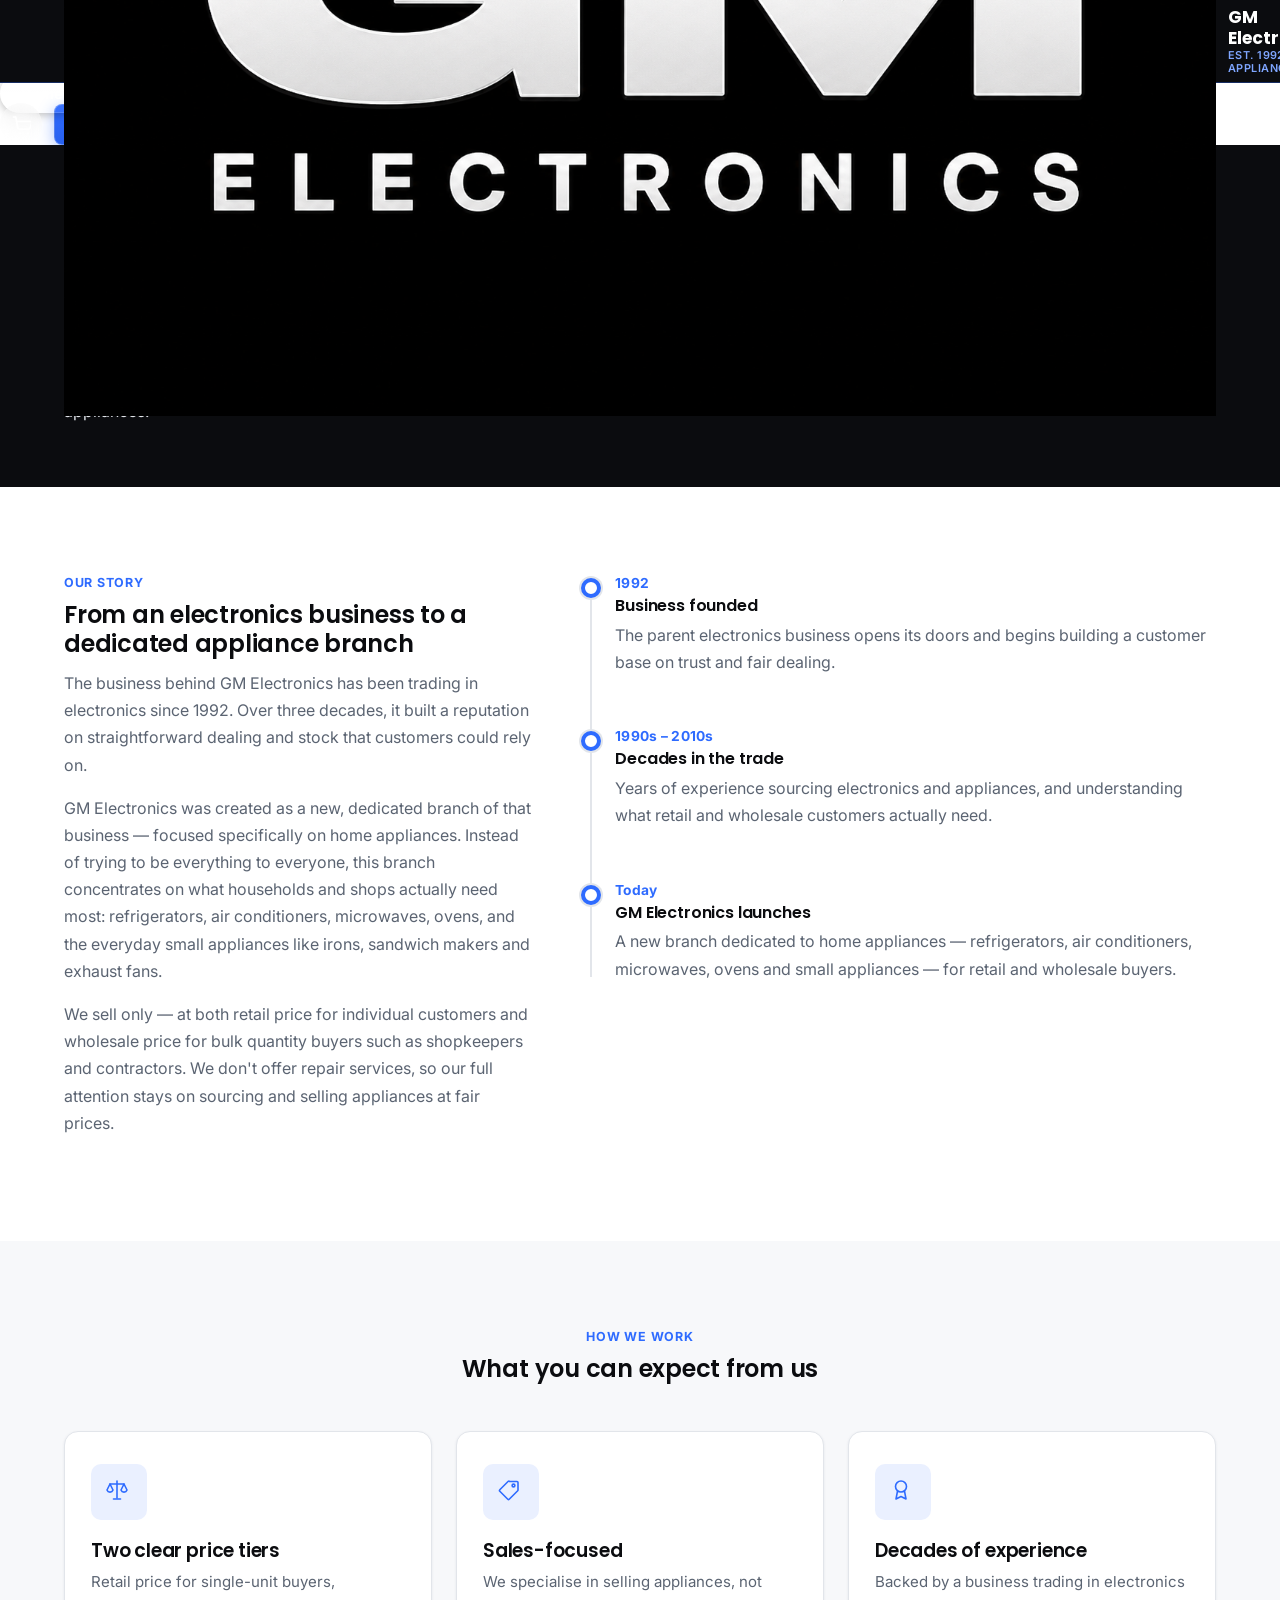
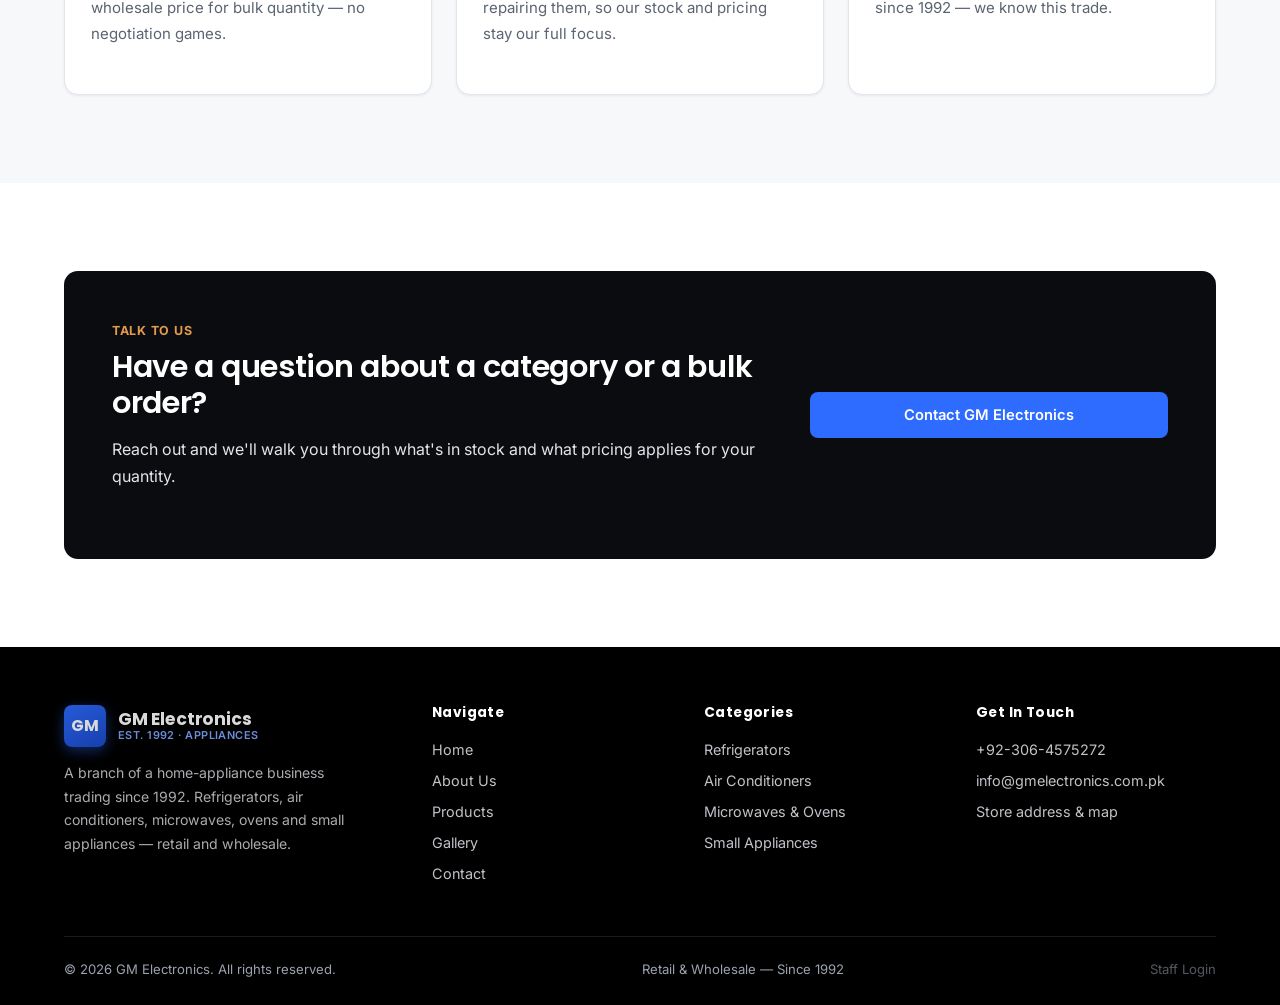
==== about.html @ b355cb88 "Update about.html" ====
<!DOCTYPE html>
<html lang="en">
<head>
<meta charset="UTF-8">
<meta name="viewport" content="width=device-width, initial-scale=1.0">
<title>About Us — GM Electronics</title>
<meta name="description" content="GM Electronics is a home-appliance branch of a business trading since 1992, offering refrigerators, ACs, ovens and small appliances at retail and wholesale prices.">
<link rel="icon" href="data:image/svg+xml,<svg xmlns=%22http://www.w3.org/2000/svg%22 viewBox=%220 0 24 24%22><rect width=%2224%22 height=%2224%22 rx=%224%22 fill=%22%2314213D%22/><text x=%2212%22 y=%2216%22 font-family=%22Arial%22 font-size=%2211%22 fill=%22%23E29A4C%22 text-anchor=%22middle%22 font-weight=%22bold%22>GM</text></svg>">
<link rel="preconnect" href="https://fonts.googleapis.com">
<link rel="preconnect" href="https://fonts.gstatic.com" crossorigin>
<link href="https://fonts.googleapis.com/css2?family=Inter:wght@400;500;600;700&family=Poppins:wght@600;700&display=swap" rel="stylesheet">
<link rel="stylesheet" href="css/style.css">
</head>
<body>
<svg style="display:none" aria-hidden="true">
  <defs>
    <g id="icon-fridge" stroke="currentColor" fill="none" stroke-width="1.6" stroke-linecap="round" stroke-linejoin="round">
      <rect x="5" y="2" width="14" height="20" rx="1.5"/>
      <line x1="5" y1="9" x2="19" y2="9"/>
      <line x1="8" y1="4.5" x2="8" y2="7"/>
      <line x1="8" y1="11.5" x2="8" y2="15"/>
    </g>
    <g id="icon-ac" stroke="currentColor" fill="none" stroke-width="1.6" stroke-linecap="round" stroke-linejoin="round">
      <rect x="2" y="6" width="20" height="8" rx="1.5"/>
      <line x1="5" y1="9" x2="15" y2="9"/>
      <line x1="5" y1="11.5" x2="15" y2="11.5"/>
      <path d="M18 9c1 0 1.6.6 1.6 1.4S19 11.8 18 11.8"/>
      <path d="M7 14l-1.5 6"/>
      <path d="M13 14l1 6"/>
    </g>
    <g id="icon-microwave" stroke="currentColor" fill="none" stroke-width="1.6" stroke-linecap="round" stroke-linejoin="round">
      <rect x="2" y="5" width="20" height="14" rx="1.5"/>
      <rect x="4.5" y="7.5" width="11" height="9" rx="1"/>
      <circle cx="19" cy="10" r="1"/>
      <line x1="17.3" y1="13.5" x2="20.7" y2="13.5"/>
      <line x1="17.3" y1="15.5" x2="20.7" y2="15.5"/>
    </g>
    <g id="icon-oven" stroke="currentColor" fill="none" stroke-width="1.6" stroke-linecap="round" stroke-linejoin="round">
      <rect x="3" y="3" width="18" height="18" rx="1.5"/>
      <line x1="3" y1="8" x2="21" y2="8"/>
      <rect x="6" y="11" width="12" height="7" rx="1"/>
      <circle cx="6.5" cy="5.5" r=".8" fill="currentColor" stroke="none"/>
      <circle cx="9.3" cy="5.5" r=".8" fill="currentColor" stroke="none"/>
    </g>
    <g id="icon-iron" stroke="currentColor" fill="none" stroke-width="1.6" stroke-linecap="round" stroke-linejoin="round">
      <path d="M4 18c0-4.5 2.7-9 8.5-9H17a3 3 0 0 1 3 3v1.5c0 2.5-2 4.5-4.5 4.5H6a2 2 0 0 1-2-2z"/>
      <line x1="8" y1="6.5" x2="8" y2="9.4"/>
      <line x1="4.5" y1="18" x2="19.5" y2="18"/>
    </g>
    <g id="icon-sandwich" stroke="currentColor" fill="none" stroke-width="1.6" stroke-linecap="round" stroke-linejoin="round">
      <rect x="3" y="10" width="18" height="7" rx="1.5"/>
      <path d="M5 10c0-2.5 1.5-4.5 3-4.5h8c1.5 0 3 2 3 4.5"/>
      <line x1="3" y1="17" x2="21" y2="17"/>
      <line x1="7" y1="19.5" x2="17" y2="19.5"/>
    </g>
    <g id="icon-fan" stroke="currentColor" fill="none" stroke-width="1.6" stroke-linecap="round" stroke-linejoin="round">
      <circle cx="12" cy="12" r="1.6"/>
      <path d="M12 10.4c-1-2-.6-5 1.8-6C16 3.5 18 5 17.6 7.3c-.3 1.7-2.6 2.6-4 2.9"/>
      <path d="M13.6 12c2 1 4 3.5 3 6-0.8 2.1-3.2 2.6-4.7.6-1-1.4-.6-3.9.1-5.2"/>
      <path d="M10.4 12c-2-1-4.6-.8-5.7 1.4-1 2 .1 4.3 2.5 4.3 1.8 0 3.2-2 3.6-3.4"/>
      <rect x="10.7" y="19.5" width="2.6" height="2.5" rx=".5"/>
    </g>
    <g id="icon-blender" stroke="currentColor" fill="none" stroke-width="1.6" stroke-linecap="round" stroke-linejoin="round">
      <path d="M8 3h8l-1.3 9.5H9.3z"/>
      <path d="M7 12.5h10l-.9 6.7a2 2 0 0 1-2 1.8H9.9a2 2 0 0 1-2-1.8z"/>
      <line x1="6" y1="7" x2="9" y2="7"/>
    </g>
    <g id="icon-kettle" stroke="currentColor" fill="none" stroke-width="1.6" stroke-linecap="round" stroke-linejoin="round">
      <path d="M5 11c0-3.5 3-6 7-6s7 2.5 7 6-3 7-7 7-7-3.5-7-7z"/>
      <path d="M17 9.5l3-1.3"/>
      <line x1="10.5" y1="18" x2="10.5" y2="20.5"/>
      <line x1="13.5" y1="18" x2="13.5" y2="20.5"/>
      <circle cx="12" cy="5" r=".9" fill="currentColor" stroke="none"/>
    </g>
    <g id="icon-check" stroke="currentColor" fill="none" stroke-width="1.8" stroke-linecap="round" stroke-linejoin="round">
      <polyline points="4,12.5 9,17.5 20,6"/>
    </g>
    <g id="icon-phone" stroke="currentColor" fill="none" stroke-width="1.6" stroke-linecap="round" stroke-linejoin="round">
      <path d="M6 3h3l1.5 4.5-2 1.7a13 13 0 0 0 6.3 6.3l1.7-2L21 15v3a2 2 0 0 1-2.2 2C10.5 19.5 4.5 13.5 4 5.2A2 2 0 0 1 6 3z"/>
    </g>
    <g id="icon-whatsapp" stroke="currentColor" fill="none" stroke-width="1.5" stroke-linecap="round" stroke-linejoin="round">
      <path d="M12 3a9 9 0 0 0-7.8 13.5L3 21l4.7-1.2A9 9 0 1 0 12 3z"/>
      <path d="M8.5 8.5c-.3 1 .1 2.3 1.4 3.8s2.6 2.1 3.7 1.8c.6-.2 1.1-.9 1.2-1.4l-1.8-1-0.7.9c-.7-.2-1.6-1-2-1.7l.8-.8-1-1.8c-.5.1-1.2.6-1.6 1.2z" fill="currentColor" stroke="none"/>
    </g>
    <g id="icon-mail" stroke="currentColor" fill="none" stroke-width="1.6" stroke-linecap="round" stroke-linejoin="round">
      <rect x="3" y="5.5" width="18" height="13" rx="1.5"/>
      <path d="M4 7l8 6 8-6"/>
    </g>
    <g id="icon-pin" stroke="currentColor" fill="none" stroke-width="1.6" stroke-linecap="round" stroke-linejoin="round">
      <path d="M12 21s-7-6.5-7-11.5A7 7 0 0 1 19 9.5C19 14.5 12 21 12 21z"/>
      <circle cx="12" cy="9.3" r="2.3"/>
    </g>
    <g id="icon-clock" stroke="currentColor" fill="none" stroke-width="1.6" stroke-linecap="round" stroke-linejoin="round">
      <circle cx="12" cy="12" r="9"/>
      <polyline points="12,7 12,12 16,14.5"/>
    </g>
    <g id="icon-truck" stroke="currentColor" fill="none" stroke-width="1.6" stroke-linecap="round" stroke-linejoin="round">
      <rect x="1.5" y="7" width="12" height="9" rx="1"/>
      <path d="M13.5 10h4l3 3v3h-7z"/>
      <circle cx="6" cy="18" r="1.7"/>
      <circle cx="17" cy="18" r="1.7"/>
    </g>
    <g id="icon-tag" stroke="currentColor" fill="none" stroke-width="1.6" stroke-linecap="round" stroke-linejoin="round">
      <path d="M12.5 3.5H20a1 1 0 0 1 1 1v7.5a1 1 0 0 1-.3.7l-8.5 8.5a1 1 0 0 1-1.4 0l-8-8a1 1 0 0 1 0-1.4l8.5-8.5a1 1 0 0 1 .7-.3z"/>
      <circle cx="16.5" cy="7.5" r="1.4"/>
    </g>
    <g id="icon-shield" stroke="currentColor" fill="none" stroke-width="1.6" stroke-linecap="round" stroke-linejoin="round">
      <path d="M12 3l7 3v6c0 4.5-3 7.7-7 9-4-1.3-7-4.5-7-9V6z"/>
      <polyline points="9,12 11,14 15,9.5"/>
    </g>
    <g id="icon-menu" stroke="currentColor" fill="none" stroke-width="1.8" stroke-linecap="round">
      <line x1="3.5" y1="6.5" x2="20.5" y2="6.5"/>
      <line x1="3.5" y1="12" x2="20.5" y2="12"/>
      <line x1="3.5" y1="17.5" x2="20.5" y2="17.5"/>
    </g>
    <g id="icon-close" stroke="currentColor" fill="none" stroke-width="1.8" stroke-linecap="round">
      <line x1="5" y1="5" x2="19" y2="19"/>
      <line x1="19" y1="5" x2="5" y2="19"/>
    </g>
    <g id="icon-arrow" stroke="currentColor" fill="none" stroke-width="1.8" stroke-linecap="round" stroke-linejoin="round">
      <line x1="4" y1="12" x2="19" y2="12"/>
      <polyline points="13,6 19,12 13,18"/>
    </g>
    <g id="icon-scale" stroke="currentColor" fill="none" stroke-width="1.6" stroke-linecap="round" stroke-linejoin="round">
      <line x1="12" y1="3" x2="12" y2="20"/>
      <line x1="5" y1="6" x2="19" y2="6"/>
      <path d="M5 6l-3 6a3.2 3.2 0 0 0 6 0z"/>
      <path d="M19 6l-3 6a3.2 3.2 0 0 0 6 0z"/>
      <line x1="8.5" y1="21" x2="15.5" y2="21"/>
    </g>
    <g id="icon-award" stroke="currentColor" fill="none" stroke-width="1.6" stroke-linecap="round" stroke-linejoin="round">
      <circle cx="12" cy="8.5" r="5.5"/>
      <path d="M8.5 13.2L7 21l5-2.5 5 2.5-1.5-7.8"/>
    </g>
    <g id="icon-users" stroke="currentColor" fill="none" stroke-width="1.6" stroke-linecap="round" stroke-linejoin="round">
      <circle cx="9" cy="8" r="3"/>
      <path d="M3.5 19c0-3.3 2.5-5.5 5.5-5.5s5.5 2.2 5.5 5.5"/>
      <circle cx="17" cy="8.5" r="2.3"/>
      <path d="M15.5 13.3c2.5.3 4.2 2.3 4.2 5.2"/>
    </g>
    <g id="icon-cart" stroke="currentColor" fill="none" stroke-width="1.6" stroke-linecap="round" stroke-linejoin="round">
      <circle cx="9" cy="20" r="1.4" fill="currentColor" stroke="none"/>
      <circle cx="17" cy="20" r="1.4" fill="currentColor" stroke="none"/>
      <path d="M2.5 3h2.3l1.8 10.5a2 2 0 0 0 2 1.7h8.6a2 2 0 0 0 2-1.6L21 7.5H6.2"/>
    </g>
    <g id="icon-plus" stroke="currentColor" fill="none" stroke-width="1.8" stroke-linecap="round" stroke-linejoin="round">
      <line x1="12" y1="5" x2="12" y2="19"/><line x1="5" y1="12" x2="19" y2="12"/>
    </g>
    <g id="icon-edit" stroke="currentColor" fill="none" stroke-width="1.6" stroke-linecap="round" stroke-linejoin="round">
      <path d="M4 20l.9-4L16.5 4.4a1.8 1.8 0 0 1 2.6 0l.5.5a1.8 1.8 0 0 1 0 2.6L8 19l-4 1z"/>
      <line x1="14.5" y1="6.5" x2="17.5" y2="9.5"/>
    </g>
    <g id="icon-trash" stroke="currentColor" fill="none" stroke-width="1.6" stroke-linecap="round" stroke-linejoin="round">
      <path d="M4 7h16"/><path d="M9 7V5a1 1 0 0 1 1-1h4a1 1 0 0 1 1 1v2"/>
      <path d="M6 7l1 13a1.5 1.5 0 0 0 1.5 1.4h7a1.5 1.5 0 0 0 1.5-1.4L18 7"/>
      <line x1="10" y1="11" x2="10" y2="17"/><line x1="14" y1="11" x2="14" y2="17"/>
    </g>
    <g id="icon-lock" stroke="currentColor" fill="none" stroke-width="1.6" stroke-linecap="round" stroke-linejoin="round">
      <rect x="5" y="10.5" width="14" height="9.5" rx="1.5"/>
      <path d="M7.5 10.5V7.5a4.5 4.5 0 0 1 9 0v3"/>
    </g>
    <g id="icon-upload" stroke="currentColor" fill="none" stroke-width="1.6" stroke-linecap="round" stroke-linejoin="round">
      <path d="M12 15V3"/><polyline points="7,8 12,3 17,8"/>
      <path d="M4 15v3a2 2 0 0 0 2 2h12a2 2 0 0 0 2-2v-3"/>
    </g>
    <g id="icon-logout" stroke="currentColor" fill="none" stroke-width="1.6" stroke-linecap="round" stroke-linejoin="round">
      <path d="M9 21H5a2 2 0 0 1-2-2V5a2 2 0 0 1 2-2h4"/>
      <polyline points="15,17 20,12 15,7"/><line x1="20" y1="12" x2="9" y2="12"/>
    </g>
    <g id="icon-image" stroke="currentColor" fill="none" stroke-width="1.6" stroke-linecap="round" stroke-linejoin="round">
      <rect x="3" y="4.5" width="18" height="15" rx="1.5"/><circle cx="8.5" cy="10" r="1.6"/>
      <path d="M3 16l5-5 4 4 3-3 6 6"/>
    </g>
  </defs>
</svg>

<header class="site-header">
  <div class="container">
    <a href="index.html" class="brand">
      <img src="images/logo.png" alt="GM Electronics" class="brand-logo">

      <span class="brand-text">
        <strong>GM Electronics</strong>
        <span>Est. 1992 · Appliances</span>
      </span>
    </a>
  </div>
</header>

      <button class="nav-toggle" aria-label="Toggle menu" aria-expanded="false">
        <svg><use href="#icon-menu"></use></svg>
      </button>

      <nav class="main-nav" aria-label="Primary">
        <ul>
          <li><a href="index.html" >Home</a></li>
          <li><a href="about.html" aria-current="page">About</a></li>
          <li><a href="products.html" >Products</a></li>
          <li><a href="gallery.html" >Gallery</a></li>
          <li><a href="contact.html" >Contact</a></li>
        </ul>
      </nav>

      <div class="header-actions">
        <a href="checkout.html" class="cart-link" aria-label="View cart">
          <svg><use href="#icon-cart"></use></svg>
          <span class="cart-count" id="cart-count">0</span>
        </a>
        <a class="btn btn-primary" href="https://wa.me/923064575272" target="_blank" rel="noopener">
          <svg><use href="#icon-whatsapp"></use></svg>
          <span class="btn-label">WhatsApp Us</span>
        </a>
      </div>
    </div>
  </header>

  <section class="page-hero">
    <div class="container">
      <div class="breadcrumb">Home / About</div>
      <h1>Three decades in electronics. A new branch built for appliances.</h1>
      <p>GM Electronics carries forward a business trading since 1992, focused today on refrigerators, air conditioners, microwaves, ovens and small appliances.</p>
    </div>
  </section>

  <section class="section">
    <div class="container">
      <div class="contact-grid">
        <div>
          <div class="eyebrow">Our Story</div>
          <h2>From an electronics business to a dedicated appliance branch</h2>
          <p>The business behind GM Electronics has been trading in electronics since 1992. Over three decades, it built a reputation on straightforward dealing and stock that customers could rely on.</p>
          <p>GM Electronics was created as a new, dedicated branch of that business — focused specifically on home appliances. Instead of trying to be everything to everyone, this branch concentrates on what households and shops actually need most: refrigerators, air conditioners, microwaves, ovens, and the everyday small appliances like irons, sandwich makers and exhaust fans.</p>
          <p>We sell only — at both retail price for individual customers and wholesale price for bulk quantity buyers such as shopkeepers and contractors. We don't offer repair services, so our full attention stays on sourcing and selling appliances at fair prices.</p>
        </div>
        <div>
          <div class="timeline">
            <div class="timeline-item">
              <div class="yr">1992</div>
              <h4>Business founded</h4>
              <p>The parent electronics business opens its doors and begins building a customer base on trust and fair dealing.</p>
            </div>
            <div class="timeline-item">
              <div class="yr">1990s – 2010s</div>
              <h4>Decades in the trade</h4>
              <p>Years of experience sourcing electronics and appliances, and understanding what retail and wholesale customers actually need.</p>
            </div>
            <div class="timeline-item">
              <div class="yr">Today</div>
              <h4>GM Electronics launches</h4>
              <p>A new branch dedicated to home appliances — refrigerators, air conditioners, microwaves, ovens and small appliances — for retail and wholesale buyers.</p>
            </div>
          </div>
        </div>
      </div>
    </div>
  </section>

  <section class="section section-steel">
    <div class="container">
      <div class="section-head center">
        <div class="eyebrow" style="justify-content:center;">How We Work</div>
        <h2>What you can expect from us</h2>
      </div>
      <div class="grid grid-3">
        <div class="cat-card">
          <div class="cat-icon"><svg><use href="#icon-scale"></use></svg></div>
          <h3>Two clear price tiers</h3>
          <p>Retail price for single-unit buyers, wholesale price for bulk quantity — no negotiation games.</p>
        </div>
        <div class="cat-card">
          <div class="cat-icon"><svg><use href="#icon-tag"></use></svg></div>
          <h3>Sales-focused</h3>
          <p>We specialise in selling appliances, not repairing them, so our stock and pricing stay our full focus.</p>
        </div>
        <div class="cat-card">
          <div class="cat-icon"><svg><use href="#icon-award"></use></svg></div>
          <h3>Decades of experience</h3>
          <p>Backed by a business trading in electronics since 1992 — we know this trade.</p>
        </div>
      </div>
    </div>
  </section>

  <section class="section">
    <div class="container">
      <div class="wholesale-banner">
        <div>
          <div class="eyebrow" style="color:#E29A4C;">Talk To Us</div>
          <h2>Have a question about a category or a bulk order?</h2>
          <p>Reach out and we'll walk you through what's in stock and what pricing applies for your quantity.</p>
        </div>
        <div>
          <a href="contact.html" class="btn btn-primary btn-block">Contact GM Electronics</a>
        </div>
      </div>
    </div>
  </section>

  <footer class="site-footer">
    <div class="container">
      <div class="footer-grid">
        <div class="footer-about">
          <a href="index.html" class="brand" style="margin-bottom:14px;">
            <span class="brand-mark">GM</span>
            <span class="brand-text">
              <strong style="color:#fff;">GM Electronics</strong>
              <span>Est. 1992 · Appliances</span>
            </span>
          </a>
          <p>A branch of a home-appliance business trading since 1992. Refrigerators, air conditioners, microwaves, ovens and small appliances — retail and wholesale.</p>
        </div>
        <div>
          <h4>Navigate</h4>
          <ul>
            <li><a href="index.html">Home</a></li>
            <li><a href="about.html">About Us</a></li>
            <li><a href="products.html">Products</a></li>
            <li><a href="gallery.html">Gallery</a></li>
            <li><a href="contact.html">Contact</a></li>
          </ul>
        </div>
        <div>
          <h4>Categories</h4>
          <ul>
            <li><a href="products.html#refrigerators">Refrigerators</a></li>
            <li><a href="products.html#air-conditioners">Air Conditioners</a></li>
            <li><a href="products.html#microwaves-ovens">Microwaves &amp; Ovens</a></li>
            <li><a href="products.html#small-appliances">Small Appliances</a></li>
          </ul>
        </div>
        <div>
          <h4>Get In Touch</h4>
          <ul>
            <li><a href="tel:+923064575272">+92-306-4575272</a></li>
            <li><a href="mailto:info@gmelectronics.com.pk">info@gmelectronics.com.pk</a></li>
            <li><a href="contact.html">Store address &amp; map</a></li>
          </ul>
        </div>
      </div>
      <div class="footer-bottom">
        <span>&copy; <span id="year">2026</span> GM Electronics. All rights reserved.</span>
        <span>Retail &amp; Wholesale — Since 1992</span>
        <span><a href="admin.html" class="staff-link">Staff Login</a></span>
      </div>
    </div>
  </footer>

  <script src="js/cart.js"></script>
  <script src="js/script.js"></script>

</body>
</html>
---- css/style.css ----
/* =========================================================
   GM ELECTRONICS — stylesheet
   Clean, professional retail identity: navy + white,
   confident typography, generous whitespace, minimal ornament.
   ========================================================= */

:root{
  --navy:        #0B0C0F;
  --navy-700:    #16181D;
  --navy-800:    #0E1013;
  --navy-900:    #000000;
  --blue:        #2E6BFF;
  --blue-light:  #EAF0FF;
  --blue-dark:   #1B4BCC;
  --sky:         #7FA6FF;
  --gray-50:     #F7F8FA;
  --gray-100:    #EEF0F3;
  --gray-200:    #E2E5EA;
  --gray-400:    #9AA3AF;
  --gray-600:    #5B6472;
  --ink:         #1B2430;
  --white:       #FFFFFF;
  --green:       #2E7D4F;
  --green-bg:    #E9F6EE;

  --font-display: 'Poppins', 'Inter', sans-serif;
  --font-body: 'Inter', sans-serif;

  --radius: 8px;
  --radius-lg: 14px;
  --container: 1200px;

  --shadow-sm: 0 1px 3px rgba(12,44,78,.08);
  --shadow-card: 0 6px 24px rgba(12,44,78,.08);
  --shadow-lift: 0 14px 34px rgba(12,44,78,.14);
}

*, *::before, *::after{ box-sizing: border-box; }
html{ scroll-behavior: smooth; }
body{
  margin:0;
  font-family: var(--font-body);
  color: var(--ink);
  background: var(--white);
  -webkit-font-smoothing: antialiased;
  font-size: 16px;
}
img{ max-width:100%; display:block; }
a{ color:inherit; text-decoration:none; }
ul{ list-style:none; margin:0; padding:0; }
h1,h2,h3,h4{
  font-family: var(--font-display);
  font-weight: 600;
  line-height: 1.18;
  margin: 0 0 .5em;
  color: var(--navy);
  letter-spacing: -0.01em;
}
h1{ font-weight: 700; }
p{ line-height: 1.7; margin: 0 0 1em; color: var(--gray-600); }
.container{ max-width: var(--container); margin: 0 auto; padding: 0 24px; }

a:focus-visible, button:focus-visible, input:focus-visible, textarea:focus-visible, select:focus-visible{
  outline: 3px solid var(--blue);
  outline-offset: 2px;
}

@media (prefers-reduced-motion: reduce){
  *{ animation-duration: .001ms !important; animation-iteration-count: 1 !important; transition-duration: .001ms !important; scroll-behavior: auto !important; }
}

/* ============== EYEBROW / LABEL ============== */
.eyebrow{
  font-family: var(--font-body);
  font-size: .78rem;
  font-weight: 700;
  letter-spacing: .06em;
  text-transform: uppercase;
  color: var(--blue);
  display:flex;
  align-items:center;
  gap:.6em;
  margin-bottom: .9em;
}
.section-navy .eyebrow{ color: var(--sky); }

/* ============== "PLATE" — now a plain elevated card ============== */
.plate{
  position: relative;
  background: var(--white);
  border: 1px solid var(--gray-200);
  border-radius: var(--radius-lg);
  box-shadow: var(--shadow-card);
  padding: 26px 24px;
}
.plate::before, .plate::after, .plate .rivet-bl, .plate .rivet-br{ display:none; }
.plate-dark{
  background: var(--navy-700);
  border-color: var(--navy-800);
  color: var(--gray-200);
}
.plate-dark h1, .plate-dark h2, .plate-dark h3{ color: var(--white); }
.plate-label{
  font-size: .74rem;
  font-weight: 600;
  letter-spacing: .04em;
  text-transform: uppercase;
  color: var(--gray-400);
  margin-bottom: 6px;
}
.plate-dark .plate-label{ color: var(--sky); }
.plate-value{
  font-family: var(--font-display);
  font-weight: 700;
  font-size: 1.5rem;
  color: var(--navy);
}
.plate-dark .plate-value{ color: var(--white); }
.plate-value small{ display:block; font-family: var(--font-body); font-weight: 500; font-size:.68rem; letter-spacing:.03em; text-transform:uppercase; color: var(--gray-400); margin-top:3px; }
.plate-dark .plate-value small{ color: var(--gray-200); opacity:.8; }

/* ============== BUTTONS ============== */
.btn{
  display:inline-flex;
  align-items:center;
  gap:.55em;
  font-family: var(--font-body);
  font-weight: 600;
  font-size: .92rem;
  padding: 13px 26px;
  border-radius: var(--radius);
  border: 1.5px solid transparent;
  cursor:pointer;
  transition: transform .15s ease, background .2s ease, color .2s ease, border-color .2s ease, box-shadow .2s ease;
}
.btn svg{ width:17px; height:17px; }
.btn-primary{ background: var(--blue); color: var(--white); }
.btn-primary:hover{ background: var(--blue-dark); box-shadow: var(--shadow-lift); }
.btn-outline{
  background: rgba(255,255,255,.08);
  border-color: rgba(255,255,255,.35);
  color: var(--white);
  backdrop-filter: blur(8px);
  -webkit-backdrop-filter: blur(8px);
  box-shadow: inset 0 1px 0 rgba(255,255,255,.2);
}
.btn-outline:hover{ background: rgba(46,107,255,.22); border-color: var(--sky); box-shadow: inset 0 1px 0 rgba(255,255,255,.25), 0 0 16px rgba(46,107,255,.35); }
.btn-navy{ background: var(--navy); color: var(--white); }
.btn-navy:hover{ background: var(--navy-700); box-shadow: var(--shadow-lift); }
.btn-ghost{ background: transparent; border-color: var(--navy); color: var(--navy); }
.btn-ghost:hover{ background: var(--navy); color: var(--white); }
.btn-block{ width:100%; justify-content:center; }

/* ============== HEADER / NAV ============== */
.site-header{
  position: sticky; top:0; z-index: 100;
  background: var(--navy);
  border-bottom: 1px solid rgba(46,107,255,.35);
}
.site-header .container{
  display:flex; align-items:center; justify-content:space-between;
  height: 82px;
}
.brand{ display:flex; align-items:center; gap:12px; color:var(--white); }
.brand-mark{
  width: 42px; height:42px;
  background: linear-gradient(150deg, var(--blue), var(--blue-dark));
  border-radius: 8px;
  display:flex; align-items:center; justify-content:center;
  font-family: var(--font-display);
  font-weight:700;
  color: var(--white);
  font-size: 1rem;
  flex-shrink:0;
  box-shadow: 0 4px 14px rgba(46,107,255,.45);
}
.brand-text{ display:flex; flex-direction:column; line-height:1.2; }
.brand-text strong{ font-family: var(--font-display); font-weight:700; letter-spacing:-0.01em; font-size:1.08rem; color: var(--white); }
.brand-text span{ font-family: var(--font-body); font-size:.68rem; font-weight:600; letter-spacing:.04em; color: var(--sky); text-transform:uppercase; }

.nav-toggle{
  display:none;
  background:none; border:none; cursor:pointer; padding:8px;
  color: var(--white);
}
.nav-toggle svg{ width:26px; height:26px; }

/* "Crystal" nav buttons — frosted glass pills with a blue glow on hover/active */
.main-nav ul{ display:flex; gap: 10px; }
.main-nav a{
  position: relative;
  font-family: var(--font-body);
  font-size: .88rem;
  font-weight: 600;
  color: var(--white);
  padding: 10px 20px;
  border-radius: 999px;
  background: rgba(255,255,255,.06);
  border: 1px solid rgba(255,255,255,.14);
  backdrop-filter: blur(10px);
  -webkit-backdrop-filter: blur(10px);
  box-shadow: inset 0 1px 0 rgba(255,255,255,.18), 0 2px 8px rgba(0,0,0,.25);
  overflow: hidden;
  transition: background .2s ease, border-color .2s ease, box-shadow .2s ease, transform .2s ease;
}
.main-nav a::before{
  content:"";
  position:absolute; inset:0 0 55% 0;
  background: linear-gradient(180deg, rgba(255,255,255,.22), rgba(255,255,255,0));
  pointer-events:none;
}
.main-nav a:hover{
  background: rgba(46,107,255,.22);
  border-color: rgba(127,166,255,.55);
  box-shadow: inset 0 1px 0 rgba(255,255,255,.22), 0 0 18px rgba(46,107,255,.35);
  transform: translateY(-1px);
}
.main-nav a[aria-current="page"]{
  background: linear-gradient(150deg, var(--blue), var(--blue-dark));
  border-color: rgba(127,166,255,.7);
  box-shadow: inset 0 1px 0 rgba(255,255,255,.3), 0 0 20px rgba(46,107,255,.55);
}

.header-actions{ display:flex; align-items:center; gap: 12px; }
.header-actions .btn{ padding: 11px 20px; font-size:.88rem; }
.header-actions .btn-primary{
  background: linear-gradient(150deg, var(--blue), var(--blue-dark));
  border: 1px solid rgba(127,166,255,.6);
  box-shadow: 0 4px 16px rgba(46,107,255,.4);
}

@media (max-width: 900px){
  .nav-toggle{ display:block; }
  .main-nav{
    position:absolute; top:82px; left:0; right:0;
    background: rgba(11,12,15,.92);
    backdrop-filter: blur(14px);
    -webkit-backdrop-filter: blur(14px);
    border-bottom: 1px solid rgba(46,107,255,.35);
    box-shadow: var(--shadow-card);
    max-height:0; overflow:hidden;
    transition: max-height .25s ease;
  }
  .main-nav.open{ max-height: 420px; }
  .main-nav ul{ flex-direction:column; padding: 14px 24px 22px; gap:10px; }
  .main-nav a{ padding: 12px 18px; display:block; }
  .header-actions .btn-label{ display:none; }
}

/* ============== HERO ============== */
.hero{
  background: linear-gradient(155deg, var(--navy-900) 0%, var(--navy) 55%, var(--navy-700) 100%);
  position:relative;
  overflow:hidden;
  padding: 88px 0 100px;
}
.hero .container{ position:relative; display:grid; grid-template-columns: 1.1fr .9fr; gap: 56px; align-items:center; }
.hero h1{ color:#fff; font-size: clamp(2.3rem, 4.2vw, 3.3rem); margin-bottom:.4em; font-weight:700; }
.hero h1 em{ font-style:normal; color: var(--sky); }
.hero p.lead{ color: var(--gray-200); font-size: 1.08rem; max-width: 46ch; }
.hero-ctas{ display:flex; gap:14px; margin-top: 30px; flex-wrap:wrap; }
.hero-plate-grid{ display:grid; grid-template-columns: 1fr 1fr; gap:16px; }
.hero-plate-grid .plate{ text-align:center; background: rgba(255,255,255,.04); border-color: rgba(255,255,255,.14); box-shadow:none; backdrop-filter: blur(2px); }
.hero-plate-grid .plate-label{ color: var(--gray-200); opacity:.75; }
.hero-plate-grid .plate-value{ color:#fff; font-size:1.7rem; }
.hero-plate-grid .plate-value small{ color: var(--gray-200); opacity:.7; }

@media (max-width: 860px){
  .hero .container{ grid-template-columns: 1fr; }
}

/* ============== SECTIONS ============== */
.section{ padding: 88px 0; }
.section-tight{ padding: 56px 0; }
.section-navy{ background: var(--navy); color: var(--gray-200); }
.section-navy h2{ color:#fff; }
.section-navy p{ color: var(--gray-200); }
.section-steel{ background: var(--gray-50); }
.section-head{ max-width: 640px; margin-bottom: 48px; }
.section-head.center{ margin-left:auto; margin-right:auto; text-align:center; }

/* ============== TRUST BAR ============== */
.trust-bar{ background: var(--white); border-top:1px solid var(--gray-200); border-bottom:1px solid var(--gray-200); }
.trust-bar .container{ display:grid; grid-template-columns: repeat(4,1fr); gap: 0; }
.trust-item{ padding: 30px 20px; text-align:center; border-left:1px solid var(--gray-200); }
.trust-item:first-child{ border-left:none; }
.trust-item .plate-value{ font-size:1.7rem; }
.trust-item .plate-label{ margin-top:6px; }
@media (max-width: 760px){
  .trust-bar .container{ grid-template-columns: 1fr 1fr; }
  .trust-item{ border-left:none; border-top:1px solid var(--gray-200); }
  .trust-item:nth-child(1), .trust-item:nth-child(2){ border-top:none; }
}

/* ============== CATEGORY / PRODUCT CARDS ============== */
.grid{ display:grid; gap: 24px; }
.grid-3{ grid-template-columns: repeat(3, 1fr); }
.grid-4{ grid-template-columns: repeat(4, 1fr); }
@media (max-width: 960px){ .grid-3, .grid-4{ grid-template-columns: repeat(2,1fr); } }
@media (max-width: 600px){ .grid-3, .grid-4{ grid-template-columns: 1fr; } }

.cat-card{
  background: var(--white);
  border: 1px solid var(--gray-200);
  border-radius: var(--radius-lg);
  padding: 32px 26px;
  box-shadow: var(--shadow-sm);
  transition: transform .2s ease, box-shadow .2s ease, border-color .2s ease;
  position:relative;
}
.cat-card:hover{ transform: translateY(-4px); box-shadow: var(--shadow-lift); border-color: var(--gray-200); }
.cat-icon{
  width: 56px; height:56px;
  border-radius: 10px;
  background: var(--blue-light);
  color: var(--blue);
  display:flex; align-items:center; justify-content:center;
  margin-bottom: 20px;
}
.cat-icon svg{ width:28px; height:28px; }
.cat-card h3{ font-size: 1.18rem; margin-bottom:.35em; }
.cat-card p{ font-size:.94rem; margin-bottom: 16px; }
.cat-tags{ display:flex; gap:8px; flex-wrap:wrap; margin-bottom: 18px; }
.tag{
  font-size:.72rem;
  font-weight:600;
  letter-spacing:.02em;
  padding: 5px 11px;
  border-radius: 20px;
  background: var(--gray-100);
  color: var(--gray-600);
}
.tag-amber{ background: var(--blue-light); color: var(--blue-dark); }
.cat-card .card-link{
  font-size:.88rem; font-weight:600;
  color: var(--navy); display:inline-flex; align-items:center; gap:6px;
}
.cat-card .card-link svg{ width:15px; height:15px; transition: transform .2s ease; }
.cat-card:hover .card-link svg{ transform: translateX(4px); }

/* ============== FEATURE LIST ============== */
.feature-list{ display:grid; grid-template-columns: repeat(2,1fr); gap: 30px 44px; }
@media (max-width:760px){ .feature-list{ grid-template-columns: 1fr; } }
.feature{ display:flex; gap:18px; }
.feature-icon{
  width:44px; height:44px; flex-shrink:0;
  border-radius:10px;
  background: var(--blue-light);
  color: var(--blue);
  display:flex; align-items:center; justify-content:center;
}
.feature-icon svg{ width:23px; height:23px; }
.feature h4{ font-size:1.05rem; margin-bottom:.3em; }
.feature p{ font-size:.94rem; margin:0; }

/* ============== PRICING / WHOLESALE STRIP ============== */
.wholesale-banner{
  background: var(--navy);
  border-radius: var(--radius-lg);
  padding: 52px 48px;
  display:grid; grid-template-columns: 1.3fr .7fr; gap: 32px; align-items:center;
}
.wholesale-banner h2{ color:#fff; font-size:1.9rem; }
.wholesale-banner p{ color: var(--gray-200); }
@media (max-width:820px){ .wholesale-banner{ grid-template-columns:1fr; padding: 40px 28px; } }

/* ============== TIMELINE (about) ============== */
.timeline{ position:relative; padding-left: 34px; }
.timeline::before{ content:""; position:absolute; left:9px; top:6px; bottom:6px; width:2px; background: var(--gray-200); }
.timeline-item{ position:relative; padding-bottom: 36px; }
.timeline-item:last-child{ padding-bottom:0; }
.timeline-item::before{
  content:""; position:absolute; left:-34px; top:3px;
  width:20px; height:20px; border-radius:50%;
  background: var(--white); border: 4px solid var(--blue);
  box-shadow: 0 0 0 2px var(--gray-200);
}
.timeline-item .yr{ font-weight:700; color: var(--blue); font-size:.86rem; letter-spacing:.02em; }
.timeline-item h4{ margin: 6px 0 6px; }

/* ============== GALLERY ============== */
.gallery-filter{ display:flex; gap:10px; flex-wrap:wrap; margin-bottom: 36px; }
.filter-btn{
  font-family: var(--font-body); font-size:.85rem; font-weight:600;
  padding: 10px 18px; border-radius: 20px; border:1px solid var(--gray-200);
  background: var(--white); cursor:pointer; transition: all .2s ease; color: var(--gray-600);
}
.filter-btn:hover{ border-color: var(--blue); color: var(--navy); }
.filter-btn.active{ background: var(--navy); color:#fff; border-color: var(--navy); }

.gallery-grid{ display:grid; grid-template-columns: repeat(3, 1fr); gap: 22px; }
@media (max-width:860px){ .gallery-grid{ grid-template-columns: repeat(2,1fr); } }
@media (max-width:560px){ .gallery-grid{ grid-template-columns: 1fr; } }
.gallery-tile{
  background: var(--white);
  border:1px solid var(--gray-200);
  border-radius: var(--radius-lg);
  padding: 34px 22px;
  text-align:center;
  cursor:pointer;
  transition: transform .2s ease, box-shadow .2s ease;
}
.gallery-tile:hover{ transform: translateY(-3px); box-shadow: var(--shadow-card); }
.gallery-tile .cat-icon{ margin: 0 auto 16px; background: var(--navy); color:#fff; }
.gallery-tile figcaption{ font-size:.76rem; font-weight:600; text-transform:uppercase; letter-spacing:.03em; color: var(--gray-400); }
.gallery-tile h4{ font-size: 1.02rem; margin:.15em 0 .4em; }

.lightbox{
  position: fixed; inset:0; background: rgba(10,26,49,.86);
  display:none; align-items:center; justify-content:center; z-index: 200; padding: 24px;
}
.lightbox.open{ display:flex; }
.lightbox-inner{ background:#fff; border-radius: var(--radius-lg); max-width: 480px; width:100%; padding: 42px; text-align:center; position:relative; }
.lightbox-close{ position:absolute; top:16px; right:16px; background:none; border:none; cursor:pointer; color: var(--gray-400); }
.lightbox-close svg{ width:22px; height:22px; }
.lightbox .cat-icon{ margin: 0 auto 18px; width:70px; height:70px; background: var(--navy); color:#fff; }
.lightbox .cat-icon svg{ width:36px; height:36px; }

/* ============== PRODUCTS LIST ============== */
.product-section{ margin-bottom: 62px; }
.product-section-head{ display:flex; align-items:baseline; justify-content:space-between; gap:16px; margin-bottom: 24px; border-bottom: 2px solid var(--navy); padding-bottom: 14px; flex-wrap:wrap;}
.product-section-head h2{ margin:0; font-size:1.5rem; }
.product-items{ display:grid; grid-template-columns: repeat(3,1fr); gap: 16px; }
@media (max-width:860px){ .product-items{ grid-template-columns: repeat(2,1fr);} }
@media (max-width:560px){ .product-items{ grid-template-columns: 1fr;} }
.product-item{
  background:#fff; border:1px solid var(--gray-200); border-radius: var(--radius);
  padding: 18px 18px; display:flex; align-items:center; gap: 14px;
  transition: box-shadow .2s ease, border-color .2s ease;
}
.product-item:hover{ box-shadow: var(--shadow-sm); border-color: var(--gray-200); }
.product-item .cat-icon{ width:42px;height:42px; margin:0; flex-shrink:0; }
.product-item .cat-icon svg{ width:21px;height:21px; }
.product-item-name{ font-weight:600; font-size:.94rem; color:var(--navy); }
.product-item-note{ font-size:.76rem; color: var(--gray-400); margin-top:1px; }

.pricing-note{
  display:flex; gap:16px; align-items:flex-start;
  background: var(--blue-light);
  border-radius: var(--radius);
  padding: 20px 22px;
  margin-bottom: 44px;
}
.pricing-note svg{ width:26px; height:26px; color: var(--blue); flex-shrink:0; }
.pricing-note strong{ color: var(--navy); }

/* ============== CONTACT ============== */
.contact-grid{ display:grid; grid-template-columns: .85fr 1.15fr; gap: 48px; }
@media (max-width:900px){ .contact-grid{ grid-template-columns:1fr; } }
.contact-card{ display:flex; gap:16px; align-items:flex-start; margin-bottom: 24px; }
.contact-card .feature-icon{ background: var(--gray-100); color: var(--navy); }
.contact-card h4{ margin-bottom:.25em; }
.contact-card a{ color: var(--blue); font-weight:500; }
.contact-card a:hover{ text-decoration: underline; }

.hours-table{ width:100%; border-collapse: collapse; font-size:.92rem; }
.hours-table td{ padding: 9px 0; border-bottom: 1px solid var(--gray-200); color: var(--gray-600); }
.hours-table td:last-child{ text-align:right; font-weight:600; color: var(--navy); }

.form-field{ margin-bottom: 18px; }
.form-field label{ display:block; font-size:.82rem; font-weight:600; color: var(--navy); margin-bottom:7px; }
.form-field input, .form-field select, .form-field textarea{
  width:100%; padding: 12px 14px; border: 1.5px solid var(--gray-200); border-radius: var(--radius);
  font-family: var(--font-body); font-size: .95rem; background:#fff; color: var(--ink);
}
.form-field input:focus, .form-field select:focus, .form-field textarea:focus{ border-color: var(--blue); }
.form-row{ display:grid; grid-template-columns: 1fr 1fr; gap: 16px; }
@media (max-width:560px){ .form-row{ grid-template-columns:1fr; } }
.form-status{ margin-top: 14px; font-size:.86rem; display:none; padding:13px 15px; border-radius: var(--radius); }
.form-status.show{ display:block; }
.form-status.ok{ background: var(--green-bg); color: var(--green); }

.map-wrap{ border-radius: var(--radius-lg); overflow:hidden; border:1px solid var(--gray-200); margin-top: 28px; }
.map-wrap iframe{ width:100%; height: 280px; border:0; display:block; }

/* ============== FOOTER ============== */
.site-footer{ background: var(--navy-900); color: var(--gray-200); padding: 58px 0 28px; }
.footer-grid{ display:grid; grid-template-columns: 1.4fr 1fr 1fr 1fr; gap: 32px; margin-bottom: 42px; }
@media (max-width:820px){ .footer-grid{ grid-template-columns: 1fr 1fr; } }
@media (max-width:560px){ .footer-grid{ grid-template-columns: 1fr; } }
.footer-grid h4{ color:#fff; font-size:.86rem; font-weight:700; letter-spacing:.03em; margin-bottom: 18px; }
.footer-grid li{ margin-bottom: 11px; }
.footer-grid a{ color: var(--gray-200); font-size:.9rem; opacity:.85; }
.footer-grid a:hover{ color: var(--sky); opacity:1; }
.footer-about p{ color: var(--gray-200); opacity:.75; font-size:.88rem; max-width: 34ch; }
.footer-bottom{
  border-top: 1px solid rgba(255,255,255,.1);
  padding-top: 24px;
  display:flex; justify-content:space-between; align-items:center; flex-wrap:wrap; gap:10px;
  font-size:.82rem; color: var(--gray-400);
}

/* ============== PAGE HEADER (inner pages) ============== */
.page-hero{
  background: var(--navy);
  padding: 58px 0 62px;
  position:relative;
}
.page-hero h1{ color:#fff; font-size: clamp(2rem, 4vw, 2.6rem); margin-bottom:.25em; font-weight:700; }
.page-hero p{ color: var(--gray-200); max-width: 56ch; margin:0; }
.breadcrumb{ font-size:.82rem; font-weight:600; color: var(--sky); margin-bottom: 16px; }

/* ============== CART ICON / BADGE (header) ============== */
.cart-link{
  position: relative;
  display:flex; align-items:center; justify-content:center;
  width: 42px; height:42px;
  border-radius: 999px;
  background: rgba(255,255,255,.06);
  border: 1px solid rgba(255,255,255,.14);
  backdrop-filter: blur(10px);
  -webkit-backdrop-filter: blur(10px);
  color: var(--white);
  transition: background .2s ease, border-color .2s ease, transform .2s ease;
}
.cart-link svg{ width:20px; height:20px; }
.cart-link:hover{ background: rgba(46,107,255,.22); border-color: rgba(127,166,255,.55); transform: translateY(-1px); }
.cart-count{
  position:absolute; top:-6px; right:-6px;
  min-width:18px; height:18px; padding:0 4px;
  border-radius: 999px;
  background: var(--blue);
  color:#fff;
  font-family: var(--font-body); font-size:.66rem; font-weight:700;
  display:flex; align-items:center; justify-content:center;
  box-shadow: 0 0 0 2px var(--navy);
}

/* ============== PRODUCT CARDS (products.html, dynamic) ============== */
.product-cards-grid{ display:grid; grid-template-columns: repeat(3, 1fr); gap: 22px; margin-bottom: 48px; }
@media (max-width:900px){ .product-cards-grid{ grid-template-columns: repeat(2,1fr); } }
@media (max-width:600px){ .product-cards-grid{ grid-template-columns: 1fr; } }

.product-card{
  background: var(--white);
  border: 1px solid var(--gray-200);
  border-radius: var(--radius-lg);
  overflow: hidden;
  box-shadow: var(--shadow-sm);
  display:flex; flex-direction:column;
  transition: transform .2s ease, box-shadow .2s ease;
}
.product-card:hover{ transform: translateY(-3px); box-shadow: var(--shadow-card); }
.product-card-img{ aspect-ratio: 4/3; background: var(--gray-50); overflow:hidden; }
.product-card-img img{ width:100%; height:100%; object-fit: cover; }
.product-card-noimg{
  width:100%; height:100%;
  display:flex; align-items:center; justify-content:center;
  color: var(--gray-400);
  background: var(--gray-50);
}
.product-card-noimg svg{ width:34px; height:34px; }
.product-card-body{ padding: 18px 18px 20px; display:flex; flex-direction:column; gap:6px; flex:1; }
.product-card-body h3{ font-size:1.02rem; margin:0; color: var(--ink); text-transform:none; letter-spacing:0; }
.product-card-desc{ font-size:.84rem; color: var(--gray-600); margin:0 0 4px; display:-webkit-box; -webkit-line-clamp:2; -webkit-box-orient:vertical; overflow:hidden; }
.product-card-price{ font-family: var(--font-display); font-weight:700; font-size:1.2rem; color: var(--blue); margin-top:auto; }
.product-card-wholesale{ font-size:.76rem; color: var(--gray-600); margin-bottom:8px; }
.add-to-cart-btn{ margin-top:6px; }

.empty-category{
  text-align:center;
  padding: 40px 20px;
  background: var(--gray-50);
  border: 1px dashed var(--gray-200);
  border-radius: var(--radius-lg);
  margin-bottom: 48px;
}
.empty-category .cat-icon{ margin: 0 auto 14px; }
.empty-category p{ margin:0; max-width: 46ch; margin-left:auto; margin-right:auto; }

.setup-notice{
  text-align:center; padding: 60px 20px;
  background: var(--gray-50); border: 1px dashed var(--gray-200); border-radius: var(--radius-lg);
}
.setup-notice svg{ width:40px; height:40px; color: var(--gray-400); margin-bottom:14px; }
.setup-notice code{ background: var(--gray-100); padding:2px 6px; border-radius:4px; font-size:.85em; }

.spinner{
  width: 30px; height:30px; margin: 0 auto 14px;
  border: 3px solid var(--gray-200);
  border-top-color: var(--blue);
  border-radius: 50%;
  animation: spin 0.8s linear infinite;
}
@keyframes spin{ to{ transform: rotate(360deg); } }
.products-loading{ text-align:center; padding: 60px 20px; color: var(--gray-600); }

/* ============== CART / CHECKOUT PAGE ============== */
.cart-item{
  display:grid; grid-template-columns: 56px 1fr auto auto; align-items:center; gap:14px;
  padding: 14px 0; border-bottom: 1px solid var(--gray-200);
}
.cart-item-img{ width:56px; height:56px; border-radius: var(--radius); overflow:hidden; background: var(--gray-50); flex-shrink:0; }
.cart-item-img img{ width:100%; height:100%; object-fit:cover; }
.cart-item-name{ font-weight:600; font-size:.92rem; color: var(--ink); }
.cart-item-price{ font-size:.78rem; color: var(--gray-600); }
.cart-item-qty{ display:flex; align-items:center; gap:8px; font-family: var(--font-body); font-weight:600; }
.qty-btn{
  width:26px; height:26px; border-radius:6px; border:1px solid var(--gray-200); background:var(--white);
  cursor:pointer; font-size:1rem; line-height:1; color: var(--navy);
}
.qty-btn:hover{ border-color: var(--blue); color: var(--blue); }
.cart-item-remove{ background:none; border:none; cursor:pointer; color: var(--gray-400); padding:6px; }
.cart-item-remove:hover{ color:#C0392B; }
.cart-item-remove svg{ width:18px; height:18px; }

.cart-total-row{
  display:flex; justify-content:space-between; align-items:center;
  padding: 18px 0 0; margin-top: 8px; border-top: 2px solid var(--navy);
  font-family: var(--font-display); font-size:1.1rem;
}
.cart-total-row strong{ color: var(--blue); font-size:1.4rem; }

.payment-options{ display:grid; grid-template-columns: repeat(3,1fr); gap:10px; margin-top:4px; }
@media (max-width:560px){ .payment-options{ grid-template-columns:1fr; } }
.payment-option{ cursor:pointer; }
.payment-option input{ position:absolute; opacity:0; pointer-events:none; }
.payment-option-card{
  display:flex; flex-direction:column; align-items:center; gap:6px;
  padding: 16px 10px; border-radius: var(--radius); border: 1.5px solid var(--gray-200);
  font-size:.82rem; font-weight:600; color: var(--gray-600);
  transition: border-color .2s ease, background .2s ease, color .2s ease;
}
.payment-option-card svg{ width:22px; height:22px; }
.payment-option input:checked + .payment-option-card{
  border-color: var(--blue); background: var(--blue-light); color: var(--blue-dark);
}
.payment-instructions{
  background: var(--blue-light); border: 1px dashed var(--blue);
  border-radius: var(--radius); padding: 14px 16px; margin: 16px 0; font-size:.88rem;
}
.payment-instructions strong{ color: var(--navy); display:block; margin-bottom:4px; }
.checkout-note{ font-size:.8rem; color: var(--gray-600); text-align:center; margin: 12px 0 0; }

/* ============== ADMIN PANEL ============== */
.admin-section{ padding-top: 40px; }
.admin-header-row{ display:flex; justify-content:space-between; align-items:center; margin-bottom: 26px; flex-wrap:wrap; gap:14px; }
.admin-tabs{ display:flex; gap:10px; margin-bottom: 30px; }
.admin-image-preview{ margin-top:10px; }
.admin-image-preview img{ max-width:160px; border-radius: var(--radius); border:1px solid var(--gray-200); }

.admin-products-list{ display:flex; flex-direction:column; gap:10px; }
.admin-product-row{
  display:grid; grid-template-columns: 56px 1fr auto; align-items:center; gap:16px;
  background: var(--white); border:1px solid var(--gray-200); border-radius: var(--radius);
  padding: 10px 16px;
}
.admin-product-thumb{ width:56px; height:56px; border-radius:6px; overflow:hidden; background: var(--gray-50); }
.admin-product-thumb img{ width:100%; height:100%; object-fit:cover; }
.admin-product-info{ display:flex; flex-direction:column; gap:2px; }
.admin-product-info strong{ font-size:.92rem; color: var(--ink); }
.admin-product-info span{ font-size:.78rem; color: var(--gray-600); }
.admin-product-actions{ display:flex; gap:8px; }
.admin-product-actions .btn{ padding:8px 10px; }
.admin-product-actions svg{ width:16px; height:16px; }

.admin-orders-grid{ display:grid; grid-template-columns: repeat(2,1fr); gap:18px; }
@media (max-width:820px){ .admin-orders-grid{ grid-template-columns:1fr; } }
.admin-order-card{ background: var(--white); border:1px solid var(--gray-200); border-radius: var(--radius-lg); padding: 18px; }
.admin-order-card.done{ opacity:.6; }
.admin-order-head{ display:flex; justify-content:space-between; align-items:center; margin-bottom:6px; }
.admin-order-meta{ font-size:.82rem; color: var(--gray-600); margin-bottom:4px; }
.admin-order-items{ list-style:disc; padding-left:20px; margin: 10px 0; font-size:.85rem; color: var(--ink); }
.admin-order-total{ font-weight:700; color: var(--blue); margin-bottom:12px; }
.tag-green{ background: var(--green-bg); color: var(--green); border-color: transparent; }

.staff-link{ opacity:.55; }
.staff-link:hover{ opacity:1; }
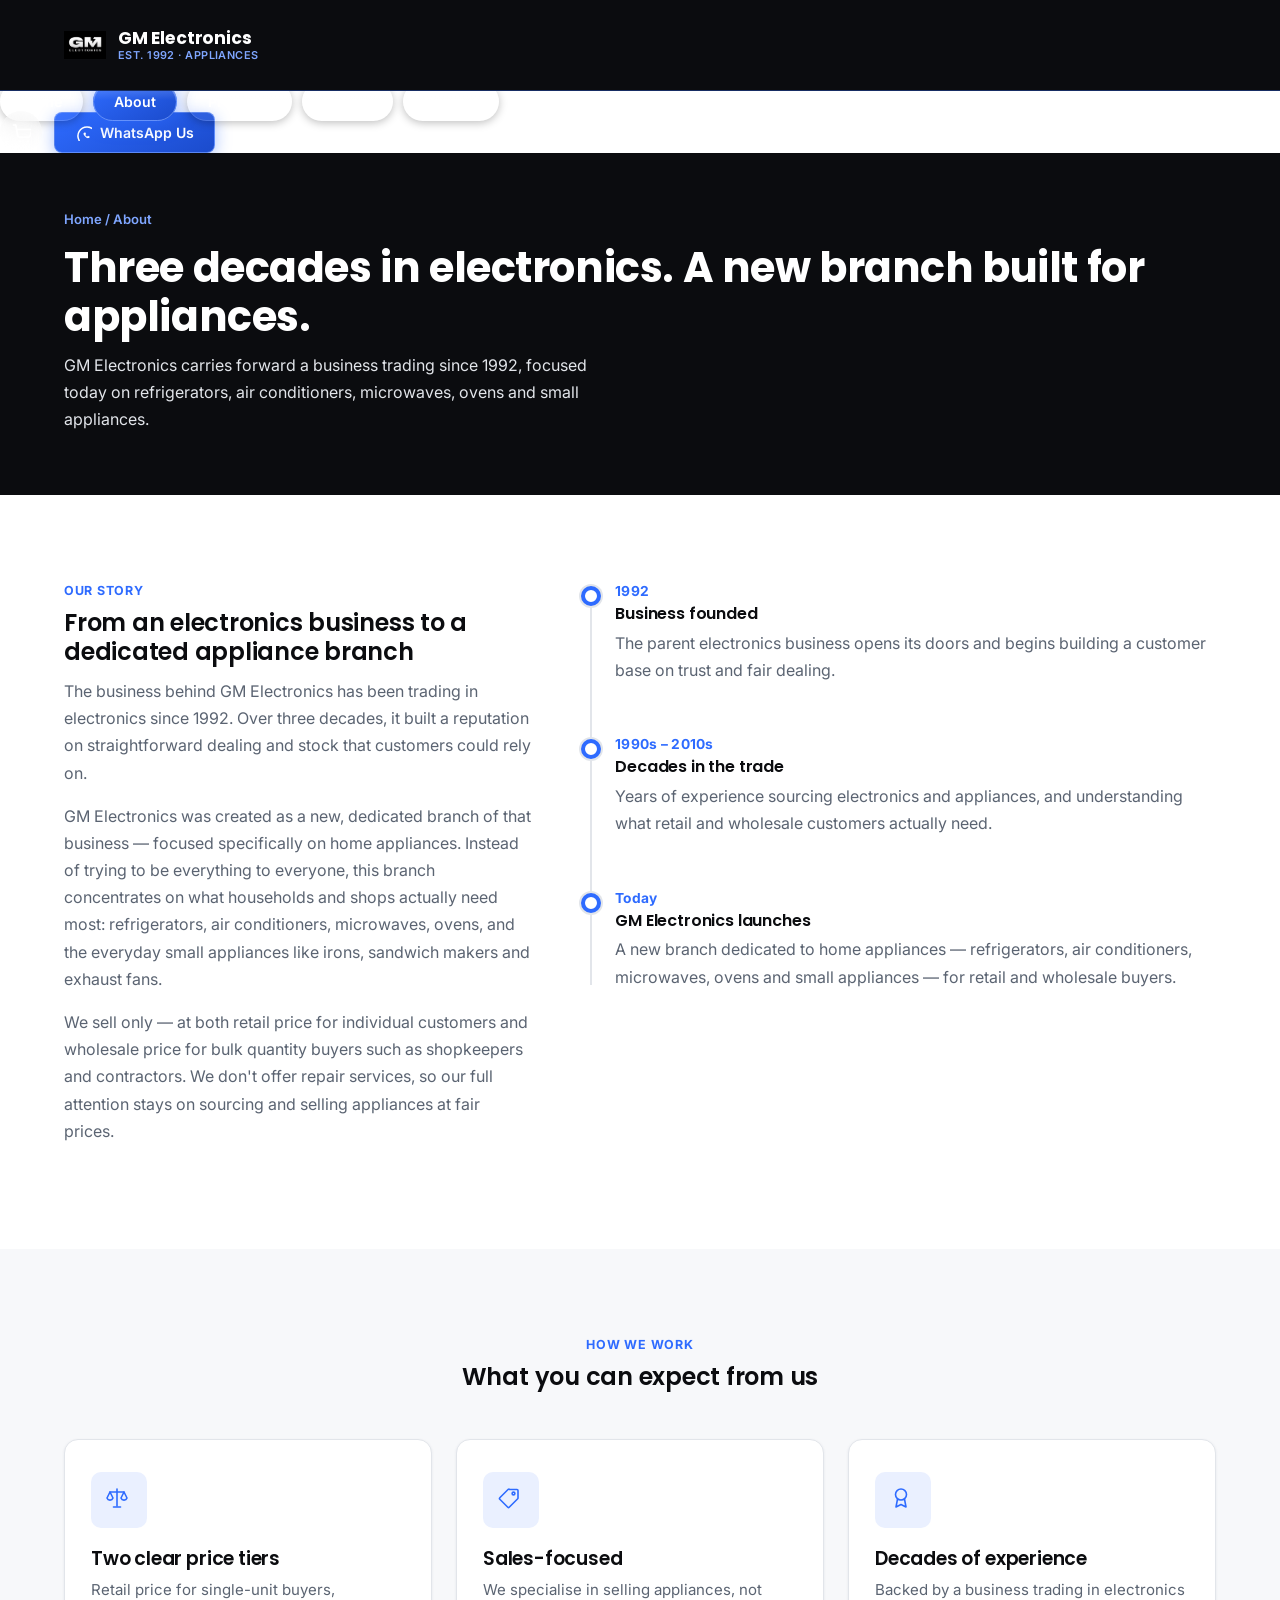
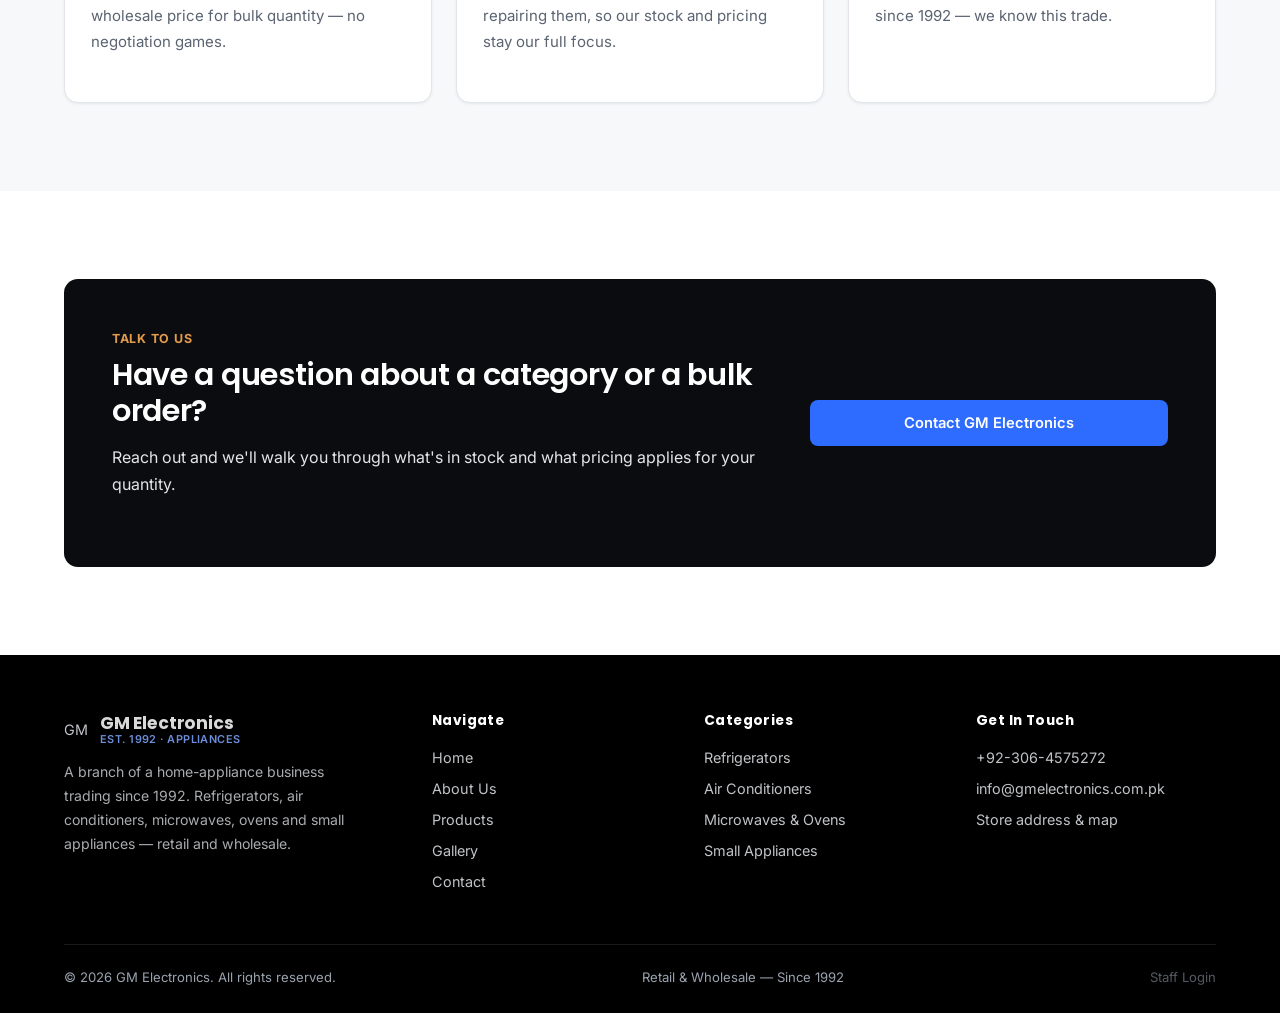
==== commit 3b6d97ec: "Remove extra newline in about.html header section" ====
--- a/about.html
+++ b/about.html
@@ -178,7 +178,6 @@
   <div class="container">
     <a href="index.html" class="brand">
       <img src="images/logo.png" alt="GM Electronics" class="brand-logo">
-
       <span class="brand-text">
         <strong>GM Electronics</strong>
         <span>Est. 1992 · Appliances</span>
--- a/css/style.css
+++ b/css/style.css
@@ -153,30 +153,58 @@
 
 /* ============== HEADER / NAV ============== */
 .site-header{
-  position: sticky; top:0; z-index: 100;
+  position: sticky;
+  top: 0;
+  z-index: 100;
   background: var(--navy);
   border-bottom: 1px solid rgba(46,107,255,.35);
 }
+
 .site-header .container{
-  display:flex; align-items:center; justify-content:space-between;
-  height: 82px;
-}
-.brand{ display:flex; align-items:center; gap:12px; color:var(--white); }
-.brand-mark{
-  width: 42px; height:42px;
-  background: linear-gradient(150deg, var(--blue), var(--blue-dark));
-  border-radius: 8px;
-  display:flex; align-items:center; justify-content:center;
+  display: flex;
+  align-items: center;
+  justify-content: space-between;
+  height: 90px;
+}
+
+.brand{
+  display: flex;
+  align-items: center;
+  gap: 12px;
+  color: var(--white);
+  text-decoration: none;
+}
+
+/* New logo image */
+.brand-logo{
+  width: 42px;
+  height: 42px;
+  object-fit: contain;
+  flex-shrink: 0;
+}
+
+.brand-text{
+  display: flex;
+  flex-direction: column;
+  line-height: 1.2;
+}
+
+.brand-text strong{
   font-family: var(--font-display);
-  font-weight:700;
+  font-weight: 700;
+  letter-spacing: -0.01em;
+  font-size: 1.08rem;
   color: var(--white);
-  font-size: 1rem;
-  flex-shrink:0;
-  box-shadow: 0 4px 14px rgba(46,107,255,.45);
-}
-.brand-text{ display:flex; flex-direction:column; line-height:1.2; }
-.brand-text strong{ font-family: var(--font-display); font-weight:700; letter-spacing:-0.01em; font-size:1.08rem; color: var(--white); }
-.brand-text span{ font-family: var(--font-body); font-size:.68rem; font-weight:600; letter-spacing:.04em; color: var(--sky); text-transform:uppercase; }
+}
+
+.brand-text span{
+  font-family: var(--font-body);
+  font-size: .68rem;
+  font-weight: 600;
+  letter-spacing: .04em;
+  color: var(--sky);
+  text-transform: uppercase;
+}
 
 .nav-toggle{
   display:none;
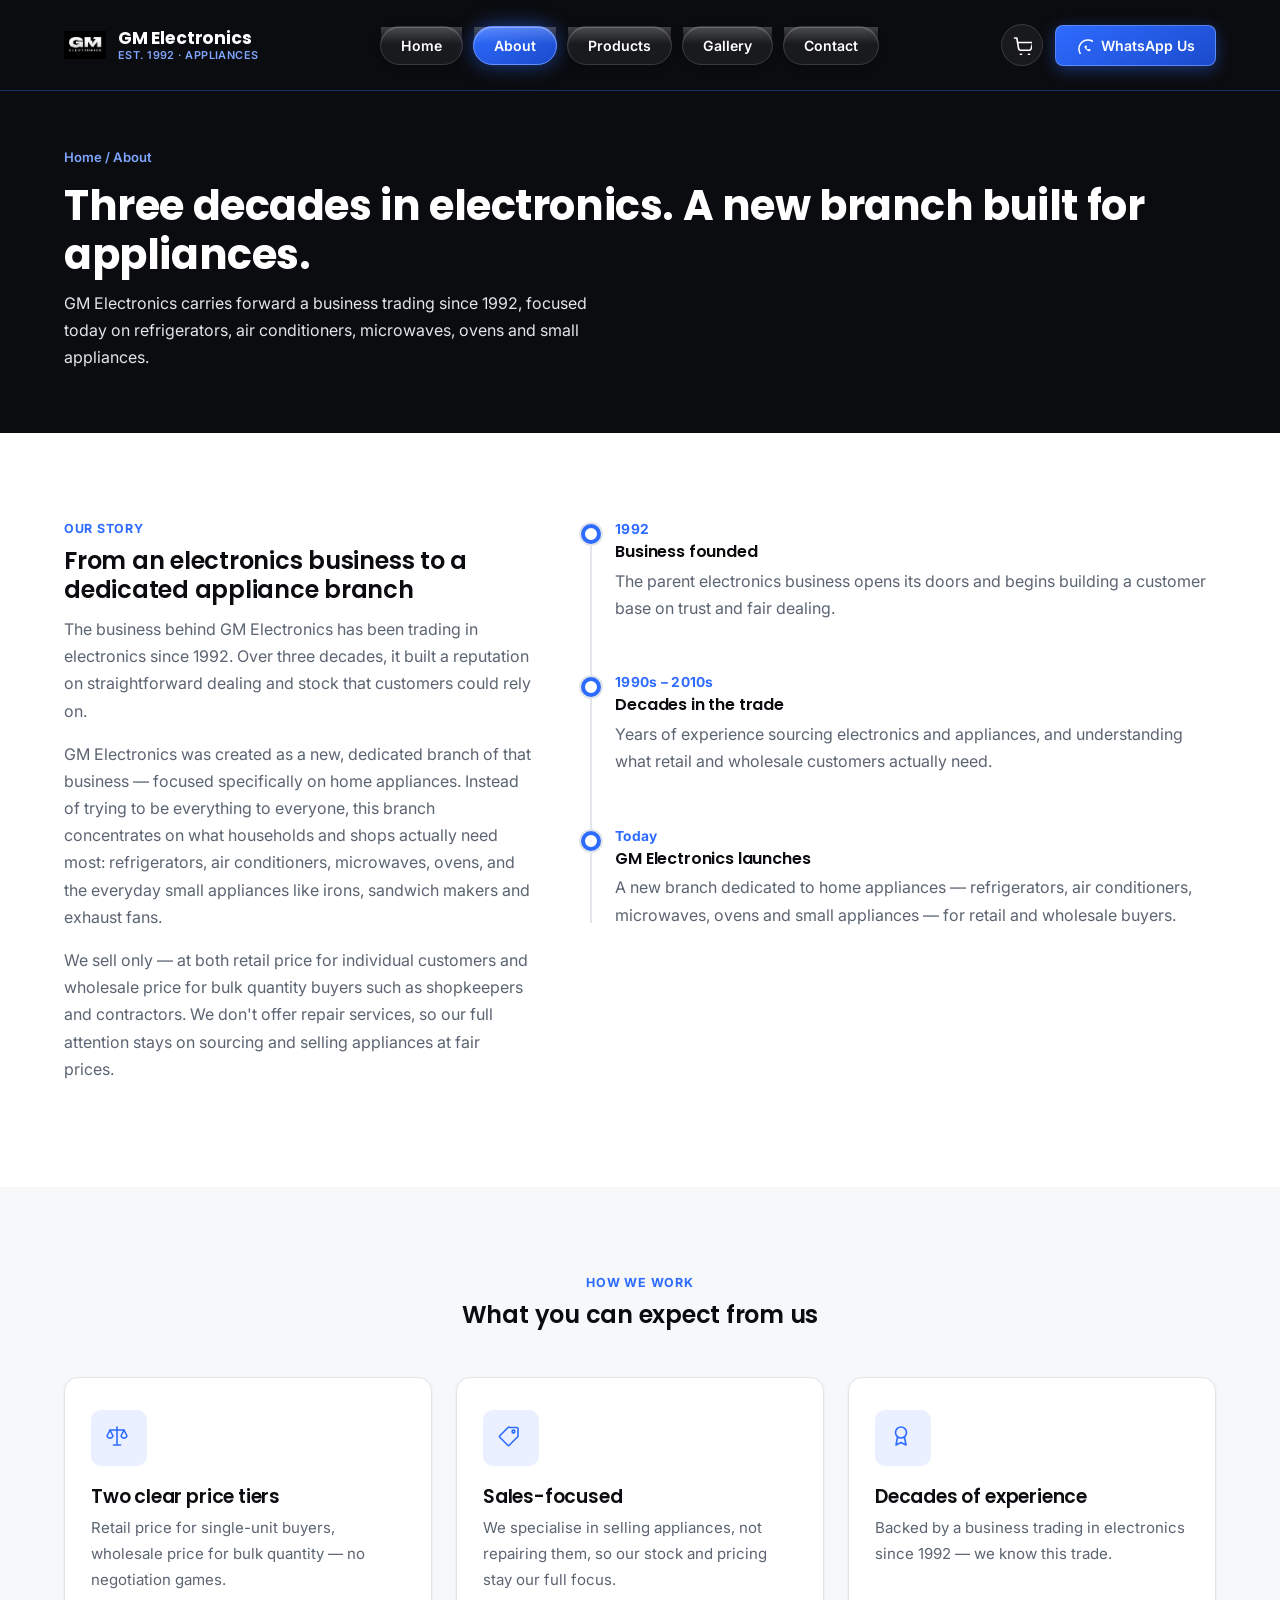
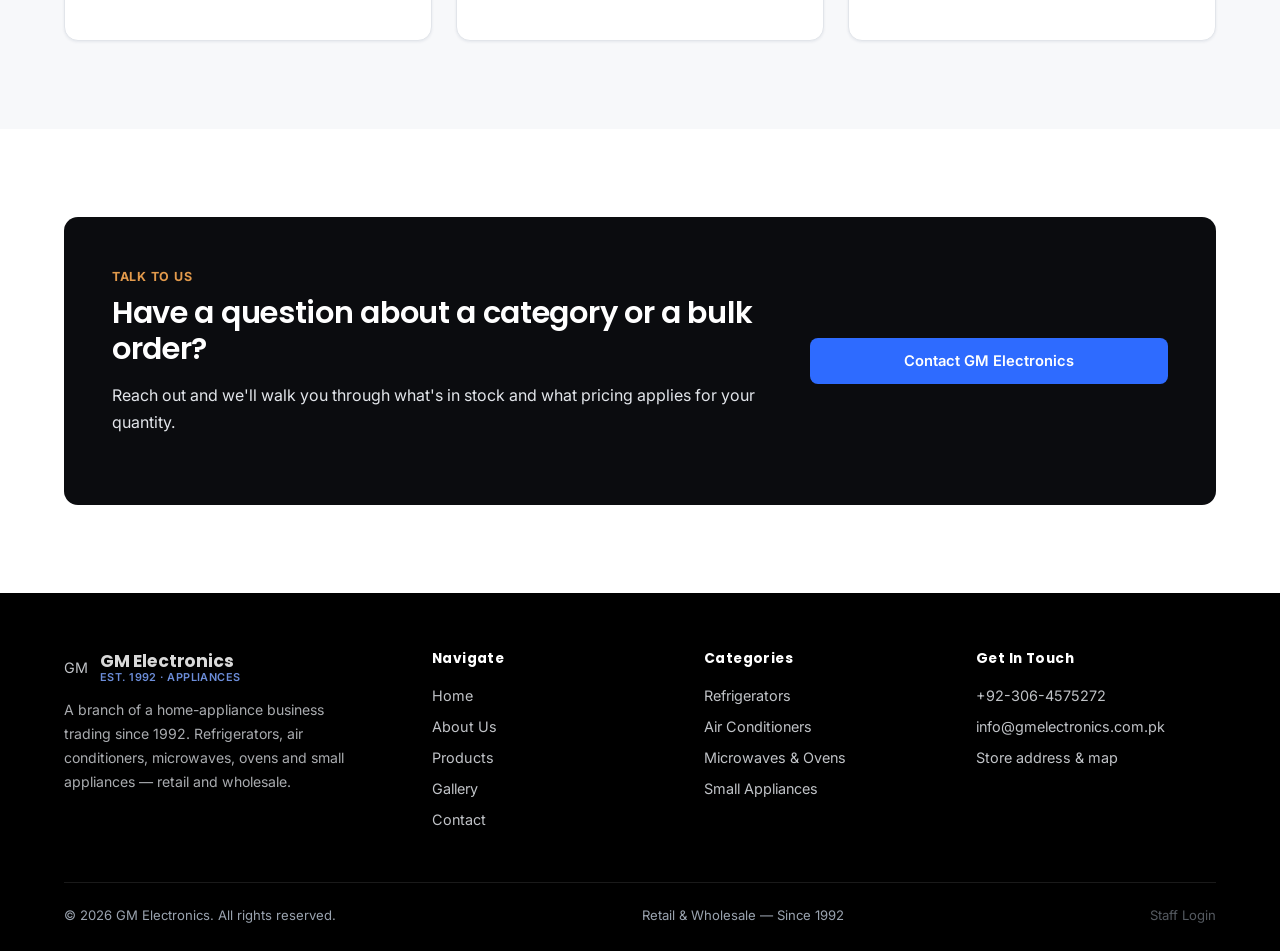
==== commit 623a03ea: "Remove unused closing tags in about.html Removed closing tags for div and header elements." ====
--- a/about.html
+++ b/about.html
@@ -183,8 +183,6 @@
         <span>Est. 1992 · Appliances</span>
       </span>
     </a>
-  </div>
-</header>
 
       <button class="nav-toggle" aria-label="Toggle menu" aria-expanded="false">
         <svg><use href="#icon-menu"></use></svg>
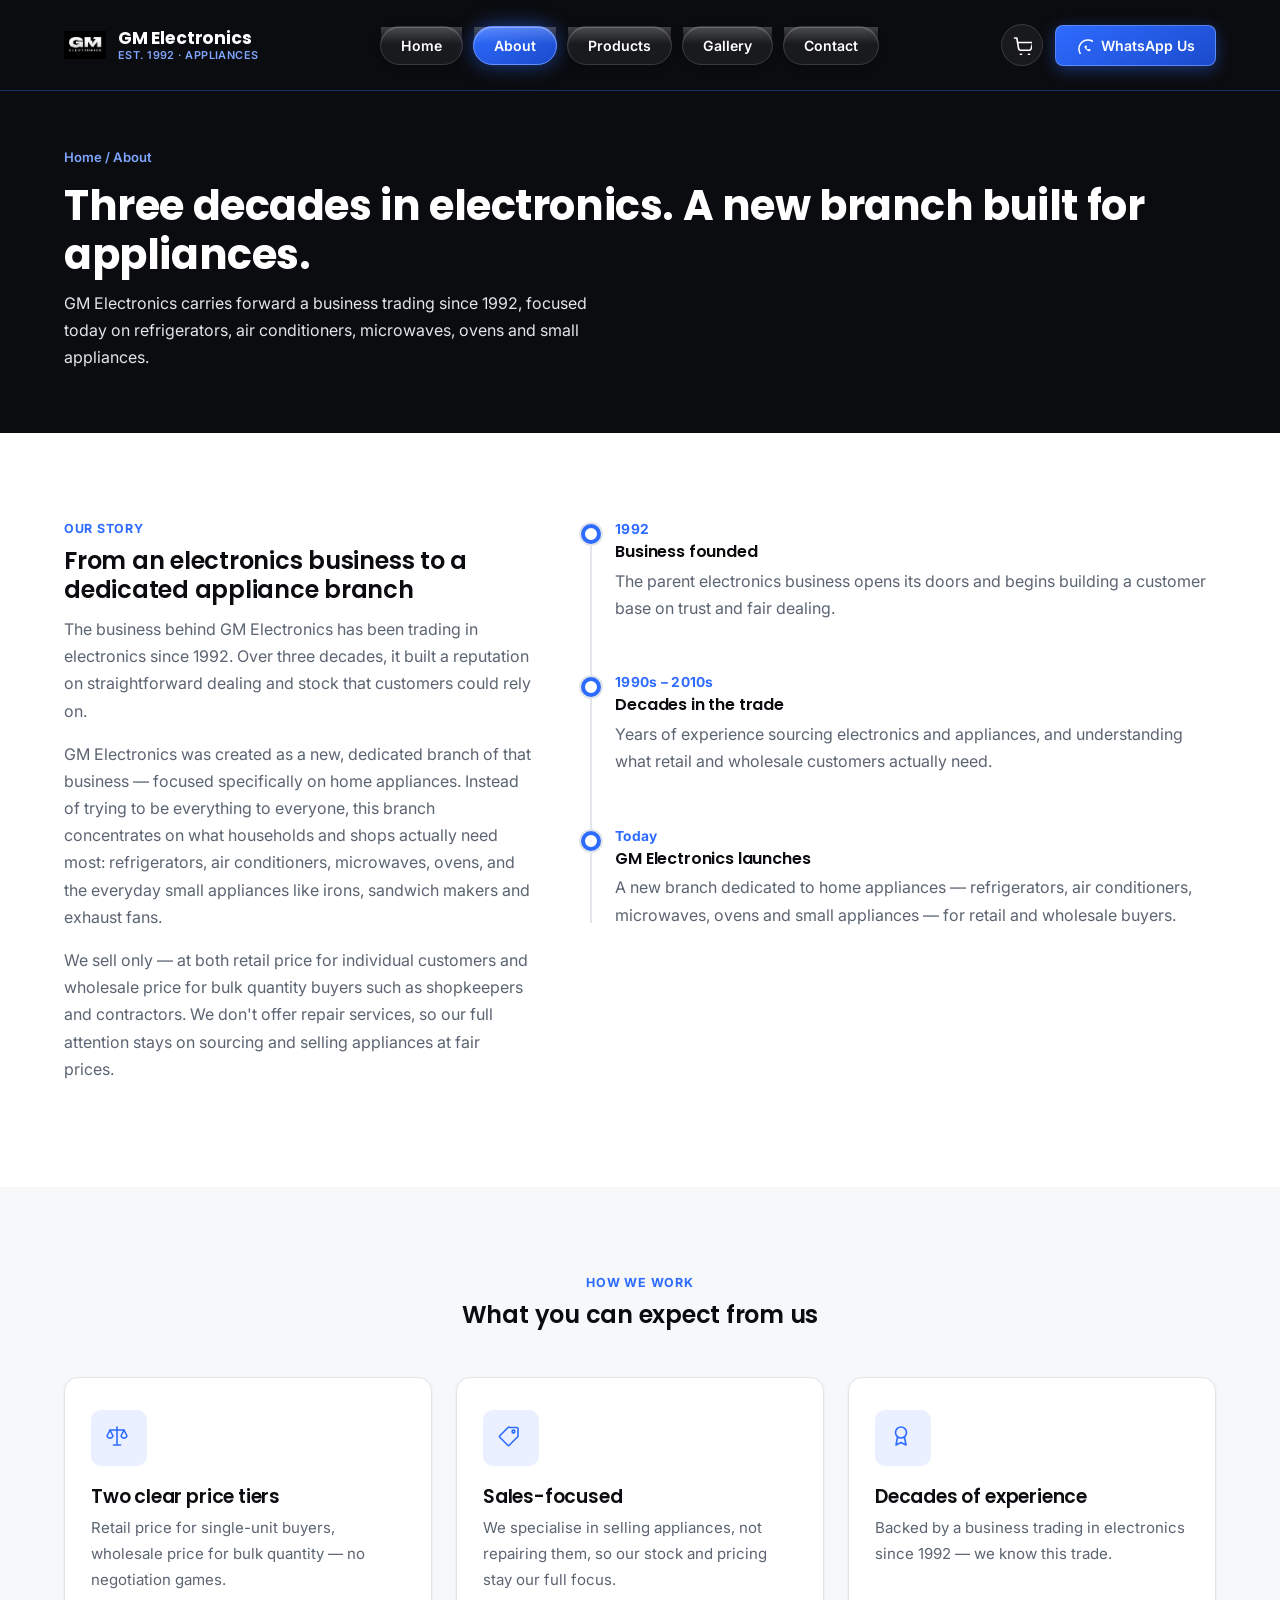
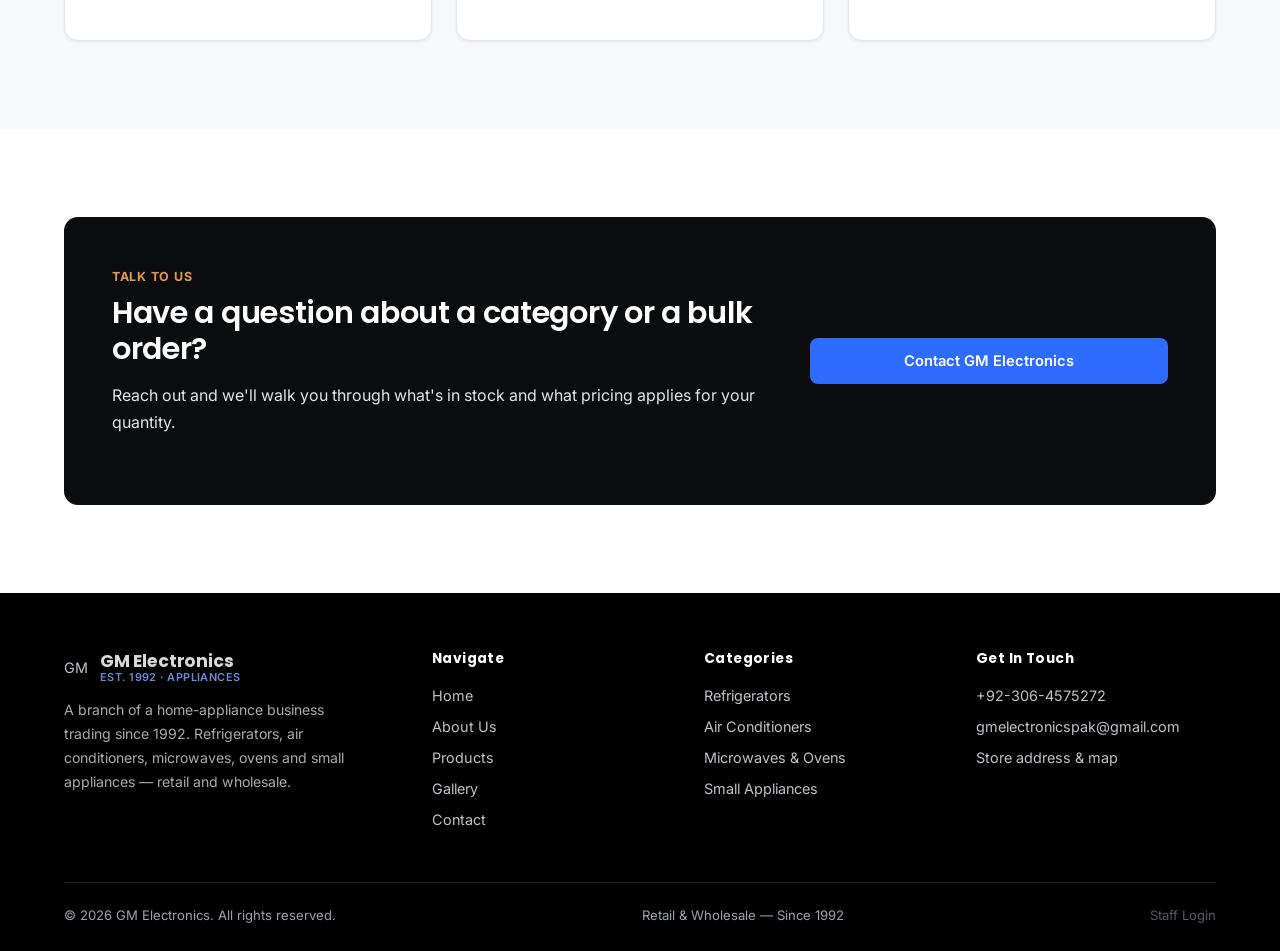
==== commit 8d1cf5e6: "Update contact email in about.html" ====
--- a/about.html
+++ b/about.html
@@ -5,8 +5,9 @@
 <meta name="viewport" content="width=device-width, initial-scale=1.0">
 <title>About Us — GM Electronics</title>
 <meta name="description" content="GM Electronics is a home-appliance branch of a business trading since 1992, offering refrigerators, ACs, ovens and small appliances at retail and wholesale prices.">
-<link rel="icon" href="data:image/svg+xml,<svg xmlns=%22http://www.w3.org/2000/svg%22 viewBox=%220 0 24 24%22><rect width=%2224%22 height=%2224%22 rx=%224%22 fill=%22%2314213D%22/><text x=%2212%22 y=%2216%22 font-family=%22Arial%22 font-size=%2211%22 fill=%22%23E29A4C%22 text-anchor=%22middle%22 font-weight=%22bold%22>GM</text></svg>">
-<link rel="preconnect" href="https://fonts.googleapis.com">
+<link rel="icon" type="image/png" href="images/logo.png">
+<link rel="shortcut icon" type="image/png" href="images/logo.png">
+  <link rel="preconnect" href="https://fonts.googleapis.com">
 <link rel="preconnect" href="https://fonts.gstatic.com" crossorigin>
 <link href="https://fonts.googleapis.com/css2?family=Inter:wght@400;500;600;700&family=Poppins:wght@600;700&display=swap" rel="stylesheet">
 <link rel="stylesheet" href="css/style.css">
@@ -183,7 +184,6 @@
         <span>Est. 1992 · Appliances</span>
       </span>
     </a>
-
       <button class="nav-toggle" aria-label="Toggle menu" aria-expanded="false">
         <svg><use href="#icon-menu"></use></svg>
       </button>
@@ -329,7 +329,7 @@
           <h4>Get In Touch</h4>
           <ul>
             <li><a href="tel:+923064575272">+92-306-4575272</a></li>
-            <li><a href="mailto:info@gmelectronics.com.pk">info@gmelectronics.com.pk</a></li>
+            <li><a href="mailto:gmelectronicspak@gmail.com">gmelectronicspak@gmail.com</a></li>
             <li><a href="contact.html">Store address &amp; map</a></li>
           </ul>
         </div>
